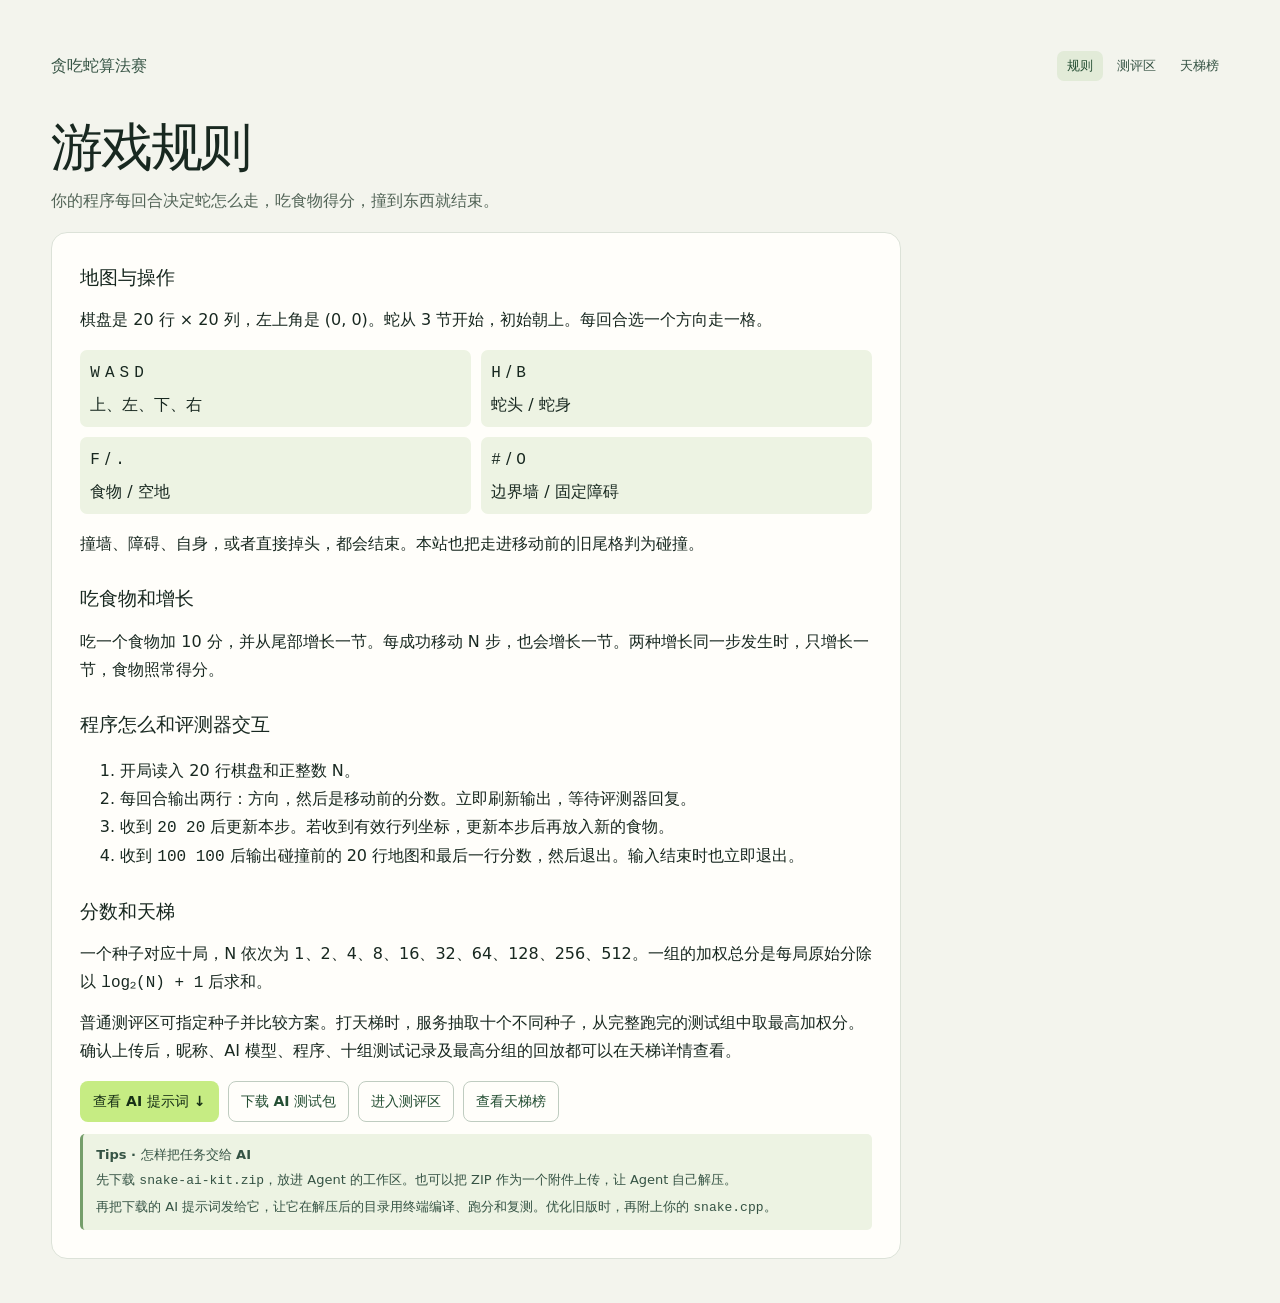
==== rules.html @ f045adf5 "Publish Snake OJ website" ====
<!doctype html>
<html lang="zh-CN">
<head>
    <meta charset="utf-8">
    <meta name="viewport" content="width=device-width, initial-scale=1">
    <title>游戏规则 · 贪吃蛇算法赛</title>
    <link rel="stylesheet" href="/style.css">
</head>
<body>
    <main class="shell project-shell">
        <nav class="project-nav" aria-label="主导航"><a class="project-brand" href="/">贪吃蛇算法赛</a><div><a href="/rules" aria-current="page">规则</a><a href="/evaluate">测评区</a><a href="/ladder">天梯榜</a></div></nav>
        <header class="page-heading"><h1>游戏规则</h1><p>你的程序每回合决定蛇怎么走，吃食物得分，撞到东西就结束。</p></header>
        <article class="reading-panel">
            <h2>地图与操作</h2>
            <p>棋盘是 20 行 × 20 列，左上角是 (0, 0)。蛇从 3 节开始，初始朝上。每回合选一个方向走一格。</p>
            <dl class="rule-grid"><div><dt><kbd>W</kbd> <kbd>A</kbd> <kbd>S</kbd> <kbd>D</kbd></dt><dd>上、左、下、右</dd></div><div><dt><code>H</code> / <code>B</code></dt><dd>蛇头 / 蛇身</dd></div><div><dt><code>F</code> / <code>.</code></dt><dd>食物 / 空地</dd></div><div><dt><code>#</code> / <code>O</code></dt><dd>边界墙 / 固定障碍</dd></div></dl>
            <p>撞墙、障碍、自身，或者直接掉头，都会结束。本站也把走进移动前的旧尾格判为碰撞。</p>
            <h2>吃食物和增长</h2>
            <p>吃一个食物加 10 分，并从尾部增长一节。每成功移动 N 步，也会增长一节。两种增长同一步发生时，只增长一节，食物照常得分。</p>
            <h2>程序怎么和评测器交互</h2>
            <ol>
                <li>开局读入 20 行棋盘和正整数 N。</li>
                <li>每回合输出两行：方向，然后是移动前的分数。立即刷新输出，等待评测器回复。</li>
                <li>收到 <code>20 20</code> 后更新本步。若收到有效行列坐标，更新本步后再放入新的食物。</li>
                <li>收到 <code>100 100</code> 后输出碰撞前的 20 行地图和最后一行分数，然后退出。输入结束时也立即退出。</li>
            </ol>
            <h2>分数和天梯</h2>
            <p>一个种子对应十局，N 依次为 1、2、4、8、16、32、64、128、256、512。一组的加权总分是每局原始分除以 <code>log₂(N) + 1</code> 后求和。</p>
            <p>普通测评区可指定种子并比较方案。打天梯时，服务抽取十个不同种子，从完整跑完的测试组中取最高加权分。确认上传后，昵称、AI 模型、程序、十组测试记录及最高分组的回放都可以在天梯详情查看。</p>
            <footer class="page-actions"><a class="primary-link" href="/prompt.md" download="snake-ai-prompt.md">查看 AI 提示词 ↓</a><a class="secondary-link" href="/ai-kit.zip" download="snake-ai-kit.zip">下载 AI 测试包</a><a class="secondary-link" href="/evaluate">进入测评区</a><a class="secondary-link" href="/ladder">查看天梯榜</a></footer>
            <aside class="ai-handoff-tip" aria-label="怎样把任务交给 AI">
                <strong>Tips · 怎样把任务交给 AI</strong>
                <p>先下载 <code>snake-ai-kit.zip</code>，放进 Agent 的工作区。也可以把 ZIP 作为一个附件上传，让 Agent 自己解压。</p>
                <p>再把下载的 AI 提示词发给它，让它在解压后的目录用终端编译、跑分和复测。优化旧版时，再附上你的 <code>snake.cpp</code>。</p>
            </aside>
        </article>
    </main>
</body>
</html>
---- style.css ----
:root {
    color-scheme: light;
    font-family: "Microsoft YaHei", "PingFang SC", system-ui, sans-serif;
    color: #182820;
    background: #f3f4ed;
    font-synthesis: none;
}
* { box-sizing: border-box; }
body { margin: 0; }
button, textarea { font: inherit; }
button { cursor: pointer; }
button:disabled { cursor: default; opacity: .62; }
button:focus-visible { outline: 3px solid #6b9df0; outline-offset: 3px; }
.shell { max-width: 1440px; margin: auto; padding: clamp(22px, 4vw, 58px); }
.masthead { display: flex; gap: 18px; align-items: center; margin-bottom: 30px; }
.masthead h1 { font-size: clamp(25px, 3.1vw, 40px); letter-spacing: -.045em; margin: 0; line-height: 1.2; }
.masthead h1 span { color: #35644a; }
.masthead p { color: #526457; margin: 8px 0 0; font-size: 14px; }
.mark { width: 55px; height: 55px; flex: 0 0 auto; border-radius: 13px; position: relative; background: #dceac8; }
.mark i { position: absolute; width: 8px; height: 8px; border-radius: 2px; background: #376243; }
.mark i:nth-child(1) { left: 13px; top: 32px; }
.mark i:nth-child(2) { left: 23px; top: 32px; }
.mark i:nth-child(3) { left: 23px; top: 22px; }
.mark i:nth-child(4) { left: 33px; top: 22px; background: #6d972b; }
.workspace { display: grid; grid-template-columns: minmax(0, 1.35fr) minmax(310px, 1fr); gap: 20px; align-items: start; }
.editor-panel, .results-panel { border-radius: 16px; overflow: hidden; }
.editor-panel { color: #e8efe9; background: #17231e; }
.editor-header, .editor-footer { display: flex; align-items: center; justify-content: space-between; gap: 12px; padding: 14px 17px; }
.editor-header { border-bottom: 1px solid #34483f; }
.editor-header > div { display: flex; flex-wrap: wrap; align-items: center; gap: 10px; }
.editor-header h2 { margin: 0; font: 600 14px ui-monospace, Consolas, monospace; }
.language { color: #b4cabd; font-size: 11px; }
.editor-body { display: flex; min-height: 370px; height: clamp(385px, 60vh, 650px); background: #141e19; }
#line-numbers, #source { margin: 0; padding: 14px 0 16px; font: 13px/22px ui-monospace, Consolas, monospace; }
#line-numbers { padding-inline: 12px; color: #a1b4a7; text-align: right; width: 49px; flex: 0 0 auto; overflow: hidden; user-select: none; border-right: 1px solid #2d3e33; }
#source { display: block; flex: 1; width: 100%; min-width: 0; height: 100%; border: 0; border-radius: 0; resize: none; padding-inline: 14px; background: transparent; color: #e9f1e7; tab-size: 4; }
#source::placeholder { color: #a1b4a7; }
#source:focus { outline: 2px solid #6b9df0; outline-offset: -2px; }
.editor-footer { border-top: 1px solid #34483f; }
.editor-footer > span { font: 12px ui-monospace, Consolas, monospace; color: #b4cabd; }
.run { display: inline-flex; align-items: center; gap: 9px; padding: 9px 16px; border: 0; border-radius: 8px; background: #c6ec83; color: #163210; font-size: 14px; font-weight: 700; }
.run:hover:not(:disabled) { background: #d6f4a2; }
.play { display: inline-block; width: 0; height: 0; border-top: 5px solid transparent; border-bottom: 5px solid transparent; border-left: 8px solid currentColor; }
.results-panel { background: #fffefa; border: 1px solid #dce2d8; }
.results-header { padding: 17px 18px 0; }
.results-header h2 { font-size: 16px; margin: 0 0 12px; }
.seed-controls { display: flex; align-items: center; gap: 8px; margin: 0 0 13px; }
.seed-controls label { color: #506254; font-size: 12px; white-space: nowrap; }
.seed-controls input { flex: 1; min-width: 0; width: 100%; padding: 6px 8px; border: 1px solid #bfcbbc; border-radius: 6px; background: #fffefa; color: #182820; font: 13px ui-monospace, Consolas, monospace; }
.seed-button { padding: 5px 8px; border: 1px solid #bfcbbc; border-radius: 6px; background: #edf3e3; color: #26482f; font-size: 12px; white-space: nowrap; }
.seed-button:hover:not(:disabled) { background: #e0edce; }
.scores { display: grid; grid-template-columns: 1.25fr 1fr; gap: 8px; background: #edf3e3; border-radius: 10px; margin: 0 0 13px; padding: 11px 13px; }
.scores dt { color: #4a624b; font-size: 12px; }
.scores dd { margin: 4px 0 0; font: 700 clamp(19px, 2.1vw, 31px)/1.15 ui-monospace, Consolas, monospace; color: #244e33; }
.scores > div + div { padding-left: 10px; border-left: 1px solid #d6dfca; }
table { width: calc(100% - 36px); margin: 0 18px; border-collapse: collapse; font-size: 13px; font-variant-numeric: tabular-nums; }
th, td { padding: 6px 5px; border-bottom: 1px solid #e8ebe2; text-align: right; white-space: nowrap; }
th { color: #506254; font-weight: 600; }
th:first-child, td:first-child { text-align: left; }
th:last-child, td:last-child { text-align: center; }
tr.complete td:last-child { color: #396349; }
tr.failed td:last-child { color: #a43c30; }
.results-footer { padding: 12px 18px; font-size: 12px; color: #526457; }
.results-footer p { margin: 6px 0 0; }
.results-footer p[data-error="true"] { color: #a43c30; font-weight: 700; }
#diagnostics { background: #fbebe6; color: #7d2424; padding: 11px; border-radius: 6px; overflow: auto; max-height: 190px; white-space: pre-wrap; overflow-wrap: anywhere; }
@media (max-width: 760px) {
    .workspace { grid-template-columns: minmax(0, 1fr); }
    .editor-body { height: 390px; }
}
@media (max-width: 380px) {
    .shell { padding-inline: 14px; }
    .editor-header { padding-inline: 12px; }
    .scores dd { font-size: 19px; }
}

[hidden] { display: none !important; }
.prompt-link { margin-inline-start: auto; padding: 8px 10px; border: 1px solid #bfccc0; border-radius: 7px; text-decoration: none; color: #26482f; background: #fffefa; font-size: 13px; white-space: nowrap; }
.prompt-link:hover { background: #e0edce; }
.compare-editor { padding: 10px 17px; border-top: 1px solid #34483f; font-size: 13px; }
.compare-editor summary { cursor: pointer; color: #d1e2d5; }
#source-b { display: block; margin-top: 8px; width: 100%; resize: vertical; min-height: 110px; padding: 9px; background: #141e19; color: #e9f1e7; border: 1px solid #41594c; border-radius: 6px; font: 13px/20px ui-monospace, Consolas, monospace; }
.batch-controls, .result-tools { display: flex; align-items: center; flex-wrap: wrap; gap: 8px; margin-bottom: 12px; }
.batch-controls small, .result-tools label, .comparison p { color: #526457; font-size: 12px; }
.result-tools select { flex: 1; min-width: 105px; padding: 5px 6px; background: #fffefa; border: 1px solid #bfcbbc; border-radius: 6px; color: #182820; }
.comparison { overflow-x: auto; margin: 0 0 12px; }
.comparison p { margin: 0 0 6px; }
.comparison table { width: 100%; margin: 0; }
td:nth-child(4), th:nth-child(4) { text-align: center; }
tr.complete td:nth-child(4) { color: #396349; }
tr.failed td:nth-child(4) { color: #a43c30; }
.replay-panel { margin-top: 20px; padding: 18px; }
.replay-panel h2 { margin: 0 0 13px; font-size: 17px; }
.replay-layout { display: grid; grid-template-columns: minmax(0, 440px) minmax(0, 1fr); align-items: start; gap: 18px; }
#board { display: block; max-width: 100%; height: auto; border: 1px solid #cbd6c4; border-radius: 8px; }
#replay-meta, #replay-state { margin: 0 0 12px; font-size: 14px; }
#replay-step { width: 100%; accent-color: #376243; margin: 5px 0; }
.replay-controls { display: flex; gap: 8px; margin-bottom: 12px; }
.replay-panel label, .board-legend { color: #526457; font-size: 12px; }
@media (max-width: 520px) {
    .masthead { flex-wrap: wrap; }
    .prompt-link { margin-inline-start: 0; }
    .replay-layout { grid-template-columns: 1fr; }
}

.project-shell { max-width: 1280px; }
.project-nav { display: flex; align-items: center; justify-content: space-between; gap: 12px; margin-bottom: 32px; }
.project-nav a { text-decoration: none; color: #355344; }
.project-brand { font-weight: 750; white-space: nowrap; }
.project-nav > div { display: flex; flex-wrap: wrap; gap: 4px; }
.project-nav > div a { padding: 6px 10px; border-radius: 7px; font-size: 13px; }
.project-nav > div a:hover, .project-nav a[aria-current] { background: #e2ebd8; color: #244e33; }
.cover-hero { background: #17271f; color: #f4f6e7; padding: clamp(24px, 5vw, 70px); border-radius: 25px; display: grid; gap: 24px; grid-template-columns: 1.15fr 1fr; align-items: center; }
.cover-hero h1 { margin: 0; font-size: clamp(46px, 8vw, 106px); letter-spacing: -.06em; line-height: 1.03; }
.cover-hero h1 span { color: #c6ec83; }
.cover-hero p { margin: 23px 0 0; color: #c8d5cb; line-height: 1.7; font-size: clamp(13px, 1.45vw, 17px); max-width: 22rem; }
.cover-board { display: grid; grid-template-columns: repeat(10, minmax(0,1fr)); gap: clamp(2px, .5vw, 7px); max-width: 440px; width: 100%; justify-self: end; }
.cover-board i { aspect-ratio: 1; border-radius: 25%; background: #2b3b32; }
.cover-board .wall { background: #536259; }
.cover-board .snake { background: #76aa55; }
.cover-board .head { background: #c6ec83; }
.cover-board .food { background: #edb951; border-radius: 50%; margin: 14%; }
.cover-links { display: grid; grid-template-columns: repeat(2,minmax(0,1fr)); gap: 16px; margin-top: 20px; }
.cover-card { display: block; background: #fffefa; border: 1px solid #dae1d6; color: #22382a; padding: 23px 54px 23px 23px; border-radius: 15px; text-decoration: none; position: relative; }
.cover-card:hover { border-color: #759e6b; background: #f8fbee; }
.cover-card h2 { margin: 0 0 7px; font-size: clamp(17px, 2vw, 24px); }
.cover-card p { margin: 0; color: #526457; font-size: 14px; }
.cover-arrow { position: absolute; right: 18px; top: 19px; font-size: 24px; }
.page-heading { margin: 0 0 20px; }
.page-heading h1 { font-size: clamp(29px, 5vw, 52px); letter-spacing: -.045em; margin: 0; }
.page-heading p { color: #526457; margin: 8px 0 0; }
.page-heading-actions { display: flex; align-items: center; justify-content: space-between; gap: 12px; flex-wrap: wrap; }
.primary-link, .secondary-link { display: inline-flex; align-items: center; justify-content: center; min-height: 36px; border: 1px solid transparent; border-radius: 8px; padding: 7px 12px; color: #244e33; font-size: 14px; text-decoration: none; font-weight: 650; }
.primary-link { background: #c6ec83; color: #172f16; }
.primary-link:hover:not(:disabled) { background: #d7f4ae; }
.secondary-link { border-color: #bfccc0; background: #fffefa; }
.secondary-link:hover:not(:disabled) { background: #edf3e3; }
.project-panel, .reading-panel { background: #fffefa; border: 1px solid #dce2d8; border-radius: 16px; padding: clamp(16px, 3vw, 28px); }
.reading-panel { max-width: 850px; line-height: 1.75; }
.project-panel > h2, .reading-panel > h2 { margin: 0 0 12px; font-size: 19px; }
.reading-panel > h2:not(:first-child) { margin-top: 24px; }
.reading-panel p { margin: 0 0 12px; }
.rule-grid { display: grid; grid-template-columns: repeat(2,minmax(0,1fr)); gap: 10px; }
.rule-grid div { padding: 8px 10px; border-radius: 7px; background: #edf3e3; }
.rule-grid dd { margin: 4px 0 0; }
.rule-grid kbd, .reading-panel code { font-family: ui-monospace, Consolas, monospace; }
.page-actions { display: flex; flex-wrap: wrap; align-items: center; gap: 9px; margin-top: 16px; }
.ai-handoff-tip { margin-top: 12px; padding: 10px 13px; border-left: 3px solid #759e6b; border-radius: 5px; background: #edf3e3; color: #355344; font-size: 13px; }
.ai-handoff-tip p { margin: 3px 0 0; overflow-wrap: anywhere; }
.table-scroll { overflow-x: auto; }
.project-panel table { width: 100%; margin: 0; }
.project-panel th, .project-panel td { text-align: left; padding: 9px; }
.project-panel a { color: #255b39; }
.project-panel a.primary-link { color: #172f16; }
.project-panel td:last-child, .project-panel th:last-child { text-align: right; }
.project-panel td { white-space: normal; overflow-wrap: anywhere; }
#ladder-list tr > :first-child, #ladder-list tr > :nth-child(n+4) { white-space: nowrap; }
.ladder-workspace { display: grid; grid-template-columns: minmax(0, 1.75fr) minmax(220px, 1fr); align-items: start; gap: 16px; }
#ladder-source { display: block; resize: vertical; min-height: 330px; width: 100%; padding: 12px 16px; background: #141e19; color: #e9f1e7; border: 0; font: 13px/22px ui-monospace, Consolas, monospace; }
#ladder-source::placeholder { color: #a1b4a7; }
.ladder-start p, #upload-status, #ladder-status { margin: 10px 0 0; font-size: 14px; line-height: 1.5; color: #526457; }
.submission-results, .entry-code-panel { margin-top: 16px; }
.ladder-best { font-size: 17px; color: #244e33; font-weight: 700; }
.test-record { border-bottom: 1px solid #e0e7db; padding: 8px 0; }
.test-record summary, .submission-results summary { cursor: pointer; color: #244e33; }
.test-record .table-scroll { padding-top: 6px; }
.test-record tr > :nth-child(-n+4) { white-space: nowrap; }
.test-record tr > :nth-child(5) { min-width: 72px; }
.code-block { max-height: 490px; overflow: auto; margin: 0; padding: 13px; background: #17231e; border-radius: 9px; color: #e9f1e7; font: 13px/1.55 ui-monospace, Consolas, monospace; }
#run-error { max-height: 200px; margin-top: 12px; white-space: pre-wrap; overflow-wrap: anywhere; }
.identity-dialog { border: 1px solid #cbd6c4; border-radius: 14px; background: #fffefa; color: #182820; width: min(420px, calc(100vw - 22px)); padding: 23px; }
.identity-dialog::backdrop { background: #142218a0; }
.identity-dialog h2 { margin: 0 0 15px; }
.identity-dialog label { display: block; margin: 11px 0 5px; font-size: 14px; }
.identity-row { display: flex; gap: 7px; }
.identity-dialog input { width: 100%; min-width: 0; padding: 8px; border: 1px solid #afc0ad; border-radius: 7px; font: inherit; }
.identity-row button { white-space: nowrap; }
@media (max-width: 650px) {
    .cover-hero, .cover-links, .ladder-workspace { grid-template-columns: minmax(0, 1fr); }
    .cover-board { justify-self: start; max-width: 280px; }
    .cover-hero h1 br { display: none; }
    .project-nav { align-items: flex-start; margin-bottom: 22px; }
    .project-nav > div { justify-content: flex-end; }
}
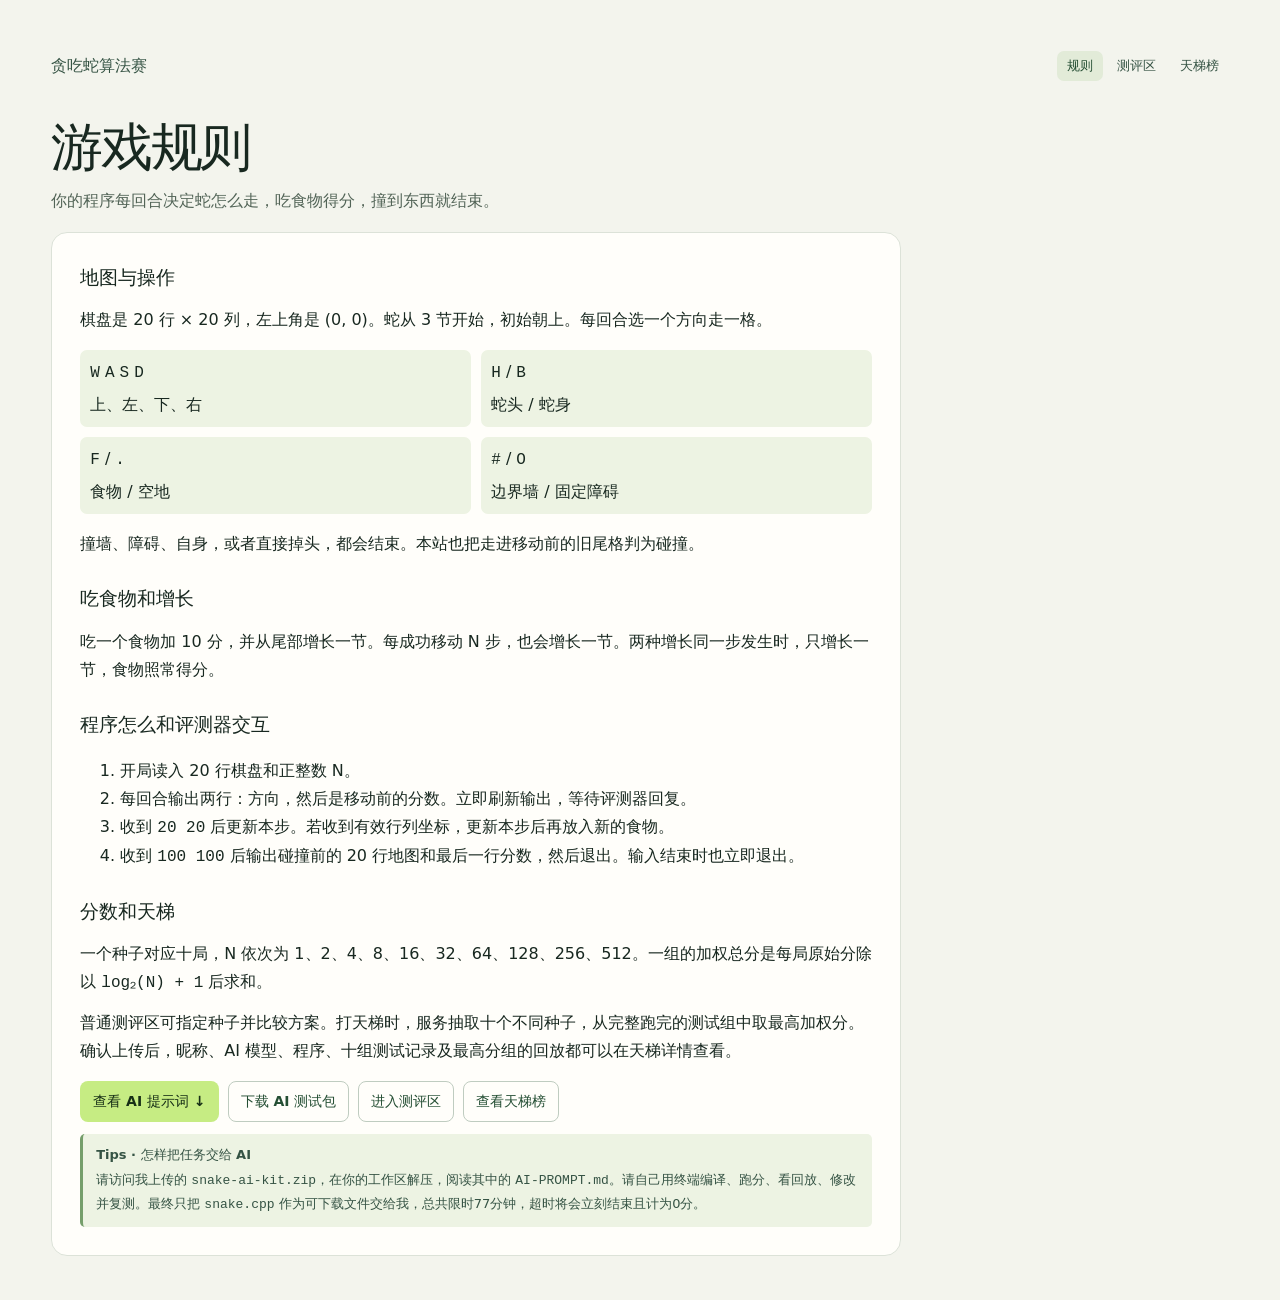
==== commit ee3f6553: "Update AI handoff tips from supplied screenshot" ====
--- a/rules.html
+++ b/rules.html
@@ -30,10 +30,9 @@
             <footer class="page-actions"><a class="primary-link" href="/prompt.md" download="snake-ai-prompt.md">查看 AI 提示词 ↓</a><a class="secondary-link" href="/ai-kit.zip" download="snake-ai-kit.zip">下载 AI 测试包</a><a class="secondary-link" href="/evaluate">进入测评区</a><a class="secondary-link" href="/ladder">查看天梯榜</a></footer>
             <aside class="ai-handoff-tip" aria-label="怎样把任务交给 AI">
                 <strong>Tips · 怎样把任务交给 AI</strong>
-                <p>先下载 <code>snake-ai-kit.zip</code>，放进 Agent 的工作区。也可以把 ZIP 作为一个附件上传，让 Agent 自己解压。</p>
-                <p>再把下载的 AI 提示词发给它，让它在解压后的目录用终端编译、跑分和复测。优化旧版时，再附上你的 <code>snake.cpp</code>。</p>
+                <p>请访问我上传的 <code>snake-ai-kit.zip</code>，在你的工作区解压，阅读其中的 <code>AI-PROMPT.md</code>。请自己用终端编译、跑分、看回放、修改并复测。最终只把 <code>snake.cpp</code> 作为可下载文件交给我，总共限时77分钟，超时将会立刻结束且计为0分。</p>
             </aside>
         </article>
     </main>
 </body>
-</html>
+</html>
